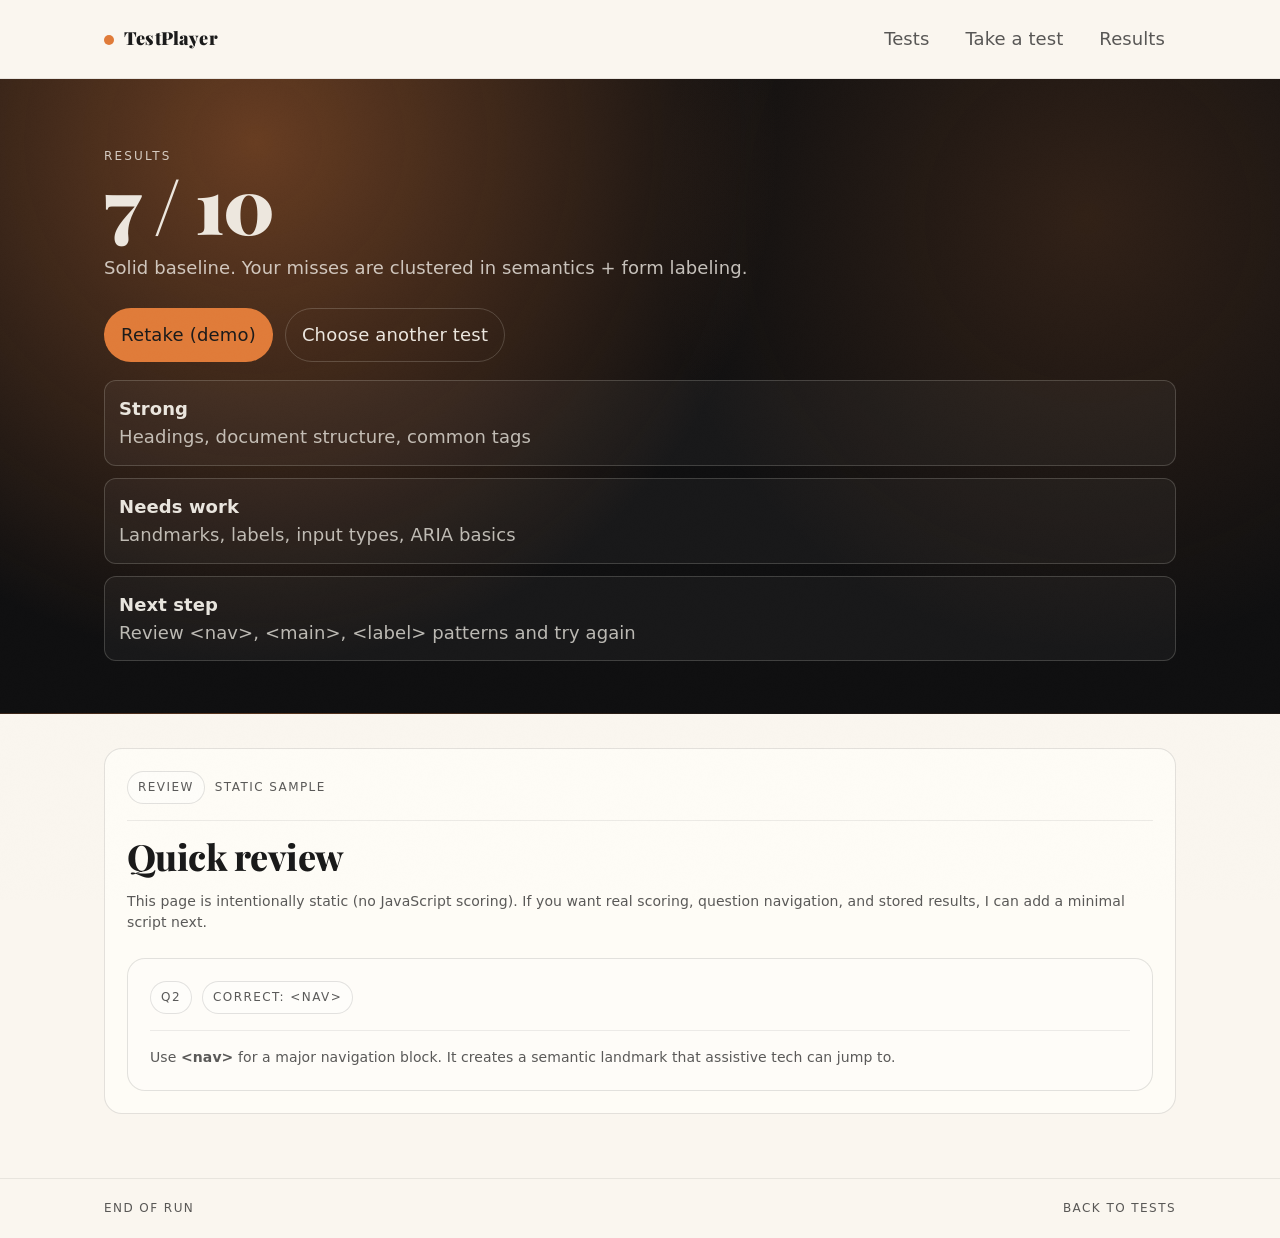
==== results.html @ f9e99e9a "Add Paper & Ember static testplayer (3 pages) Co-authored-by: openhands <openhands@all-hands.dev>" ====
<!doctype html>
<html lang="en">
  <head>
    <meta charset="utf-8" />
    <meta name="viewport" content="width=device-width,initial-scale=1" />
    <title>TestPlayer — Results</title>

    <link rel="preconnect" href="https://fonts.googleapis.com" />
    <link rel="preconnect" href="https://fonts.gstatic.com" crossorigin />
    <link href="https://fonts.googleapis.com/css2?family=Playfair+Display:wght@400;800;900&display=swap" rel="stylesheet" />
    <link href="https://api.fontshare.com/v2/css?f[]=satoshi@200,300,400,500,700,900&display=swap" rel="stylesheet" />

    <link rel="stylesheet" href="styles.css" />
  </head>
  <body>
    <div class="page">
      <header class="topbar">
        <div class="container">
          <div class="topbar-inner">
            <a class="brand" href="index.html" aria-label="TestPlayer home">
              <span class="brand-mark" aria-hidden="true"></span>
              <span class="brand-name">TestPlayer</span>
            </a>
            <nav class="nav" aria-label="Primary">
              <a href="index.html">Tests</a>
              <a href="test.html">Take a test</a>
              <a href="results.html" aria-current="page">Results</a>
            </nav>
          </div>
        </div>
      </header>

      <section class="hero">
        <div class="container">
          <div class="hero-inner">
            <div class="kicker">Results</div>
            <h1 class="score">7 / 10</h1>
            <p class="subscore">Solid baseline. Your misses are clustered in semantics + form labeling.</p>

            <div class="hero-actions">
              <a class="btn btn-amber" href="test.html">Retake (demo)</a>
              <a class="btn btn-ghost" href="index.html">Choose another test</a>
            </div>

            <div class="breakdown" aria-label="Results breakdown">
              <div class="item"><strong>Strong</strong><br /><span>Headings, document structure, common tags</span></div>
              <div class="item"><strong>Needs work</strong><br /><span>Landmarks, labels, input types, ARIA basics</span></div>
              <div class="item"><strong>Next step</strong><br /><span>Review &lt;nav&gt;, &lt;main&gt;, &lt;label&gt; patterns and try again</span></div>
            </div>
          </div>
        </div>
      </section>

      <main class="main">
        <div class="container">
          <div class="grid">
            <section class="card" style="grid-column: span 12" aria-label="Answer review">
              <div class="meta">
                <span class="pill">Review</span>
                <span>Static sample</span>
              </div>
              <div class="rule"></div>
              <h2>Quick review</h2>
              <p class="small">
                This page is intentionally static (no JavaScript scoring). If you want real scoring, question navigation, and stored results,
                I can add a minimal script next.
              </p>
              <div style="height: 10px"></div>

              <div class="panel" style="background: rgba(255,255,255,0.22)">
                <div class="meta">
                  <span class="pill">Q2</span>
                  <span class="pill">Correct: &lt;nav&gt;</span>
                </div>
                <div class="rule"></div>
                <div class="small">
                  Use <strong>&lt;nav&gt;</strong> for a major navigation block. It creates a semantic landmark that assistive tech can jump to.
                </div>
              </div>
            </section>
          </div>
        </div>
      </main>

      <footer class="footer">
        <div class="container">
          <div class="row">
            <div>End of run</div>
            <div><a href="index.html">Back to tests</a></div>
          </div>
        </div>
      </footer>
    </div>
  </body>
</html>
---- styles.css ----
/*
  Aesthetic direction: “Paper & Ember”
  - Warm cream paper base with subtle noise
  - Charcoal typography with extreme weight contrast
  - Dark hero panels with amber radial glow
  - No generic shadows; rely on borders, spacing, and typography
*/

:root {
  --bg: #FAF6EF;
  --ink: #1A1A1A;
  --accent: #E07B39;

  --paper: #FFFDF8;
  --paper-warm: #F3EBDD;
  --surface: rgba(255, 253, 248, 0.82);
  --bar: rgba(250, 246, 239, 0.92);
  --coal: #0F0F10;

  --muted: rgba(26, 26, 26, 0.72);
  --faint: rgba(26, 26, 26, 0.12);
  --fainter: rgba(26, 26, 26, 0.08);

  --radius: 18px;
  --radius-sm: 12px;
  --max: 1120px;

  --body: 18px;
  --display: 72px; /* 4x body */
  --h2: 36px; /* 2x body (not 1.5x) */

  --line: 1px solid var(--faint);
}

* { box-sizing: border-box; }
html, body { height: 100%; }

body {
  margin: 0;
  color: var(--ink);
  background: var(--bg);
  font-family: Satoshi, ui-sans-serif, system-ui, -apple-system, Segoe UI, Roboto, Helvetica, Arial, "Apple Color Emoji", "Segoe UI Emoji";
  font-size: var(--body);
  font-weight: 200;
  line-height: 1.55;
  letter-spacing: 0.005em;
}

body::before {
  content: "";
  position: fixed;
  inset: 0;
  pointer-events: none;
  background-image: url("assets/noise.svg");
  background-size: 280px 280px;
  opacity: 0.055;
  mix-blend-mode: multiply;
}

a {
  color: inherit;
  text-decoration: none;
}

a:focus-visible,
button:focus-visible,
input:focus-visible {
  outline: 2px solid rgba(224, 123, 57, 0.8);
  outline-offset: 4px;
}

.page {
  min-height: 100dvh;
  display: flex;
  flex-direction: column;
}

.container {
  width: 100%;
  max-width: var(--max);
  padding: 0 24px;
  margin: 0 auto;
}

.topbar {
  position: sticky;
  top: 0;
  z-index: 10;
  background: var(--bar);
  backdrop-filter: blur(8px);
  border-bottom: 1px solid var(--fainter);
}

.topbar-inner {
  display: flex;
  align-items: center;
  justify-content: space-between;
  gap: 18px;
  padding: 16px 0;
}

.brand {
  display: inline-flex;
  align-items: baseline;
  gap: 10px;
  letter-spacing: 0.01em;
}

.brand-mark {
  width: 10px;
  height: 10px;
  border-radius: 999px;
  background: var(--accent);
}

.brand-name {
  font-family: "Playfair Display", ui-serif, Georgia, "Times New Roman", Times, serif;
  font-weight: 900;
  letter-spacing: 0.01em;
}

.nav {
  display: flex;
  gap: 14px;
  align-items: center;
  color: var(--muted);
}

.nav a {
  padding: 8px 10px;
  border-radius: 999px;
  border: 1px solid transparent;
}

.nav a:hover {
  border-color: var(--faint);
  color: var(--ink);
}

.hero {
  position: relative;
  border-bottom: 1px solid var(--fainter);
  background:
    radial-gradient(900px circle at 20% 10%, rgba(224, 123, 57, 0.42), transparent 58%),
    radial-gradient(720px circle at 85% 22%, rgba(224, 123, 57, 0.16), transparent 60%),
    var(--coal);
  color: rgba(250, 246, 239, 0.92);
}

.hero::after {
  content: "";
  position: absolute;
  inset: 0;
  pointer-events: none;
  background-image: url("assets/noise.svg");
  background-size: 260px 260px;
  opacity: 0.11;
  mix-blend-mode: overlay;
}

.hero-inner {
  position: relative;
  padding: 68px 0 52px;
}

.kicker {
  color: rgba(250, 246, 239, 0.78);
  text-transform: uppercase;
  letter-spacing: 0.18em;
  font-size: 12px;
  font-weight: 300;
}

.h1 {
  margin: 14px 0 10px;
  font-family: "Playfair Display", ui-serif, Georgia, "Times New Roman", Times, serif;
  font-weight: 900;
  font-size: clamp(52px, 5.6vw, var(--display));
  line-height: 1.02;
  letter-spacing: -0.02em;
}

.lede {
  max-width: 64ch;
  color: rgba(250, 246, 239, 0.78);
}

.hero-actions {
  margin-top: 26px;
  display: flex;
  gap: 12px;
  flex-wrap: wrap;
}

.btn {
  display: inline-flex;
  align-items: center;
  justify-content: center;
  gap: 10px;
  padding: 12px 16px;
  border-radius: 999px;
  border: 1px solid rgba(250, 246, 239, 0.18);
  font-weight: 500;
  letter-spacing: 0.01em;
  transition: background-color 140ms ease, border-color 140ms ease, color 140ms ease;
  user-select: none;
}

.btn-amber {
  background: var(--accent);
  border-color: transparent;
  color: #1A1A1A;
}

.btn-amber:hover {
  background: #E28649;
}

.btn-ghost:hover {
  border-color: rgba(250, 246, 239, 0.32);
  background: rgba(250, 246, 239, 0.06);
}

.main {
  flex: 1;
  padding: 34px 0 64px;
}

.grid {
  display: grid;
  grid-template-columns: repeat(12, 1fr);
  gap: 18px;
}

.card {
  grid-column: span 6;
  border: var(--line);
  border-radius: var(--radius);
  background: var(--surface);
  padding: 22px;
}

.card h2 {
  margin: 0 0 10px;
  font-family: "Playfair Display", ui-serif, Georgia, "Times New Roman", Times, serif;
  font-weight: 800;
  font-size: var(--h2);
  line-height: 1.1;
  letter-spacing: -0.015em;
}

.meta {
  display: flex;
  gap: 10px;
  flex-wrap: wrap;
  align-items: center;
  color: var(--muted);
  font-size: 12px;
  letter-spacing: 0.12em;
  text-transform: uppercase;
}

.pill {
  padding: 6px 10px;
  border: 1px solid var(--faint);
  border-radius: 999px;
  background: rgba(255, 255, 255, 0.35);
}

.rule {
  height: 1px;
  background: var(--fainter);
  margin: 16px 0;
}

.row {
  display: flex;
  align-items: center;
  justify-content: space-between;
  gap: 16px;
  flex-wrap: wrap;
}

.small {
  color: var(--muted);
  font-size: 14px;
}

/* Test-taking */

.panel {
  border: var(--line);
  border-radius: var(--radius);
  background: var(--surface);
  padding: 22px;
}

.panel-title {
  margin: 0 0 12px;
  font-family: "Playfair Display", ui-serif, Georgia, "Times New Roman", Times, serif;
  font-weight: 900;
  font-size: 48px; /* big jump vs body */
  line-height: 1.05;
}

.question {
  margin-top: 10px;
  font-size: 22px; /* not 1.5x */
  font-weight: 300;
  color: var(--ink);
}

.options {
  margin-top: 18px;
  display: grid;
  gap: 10px;
}

.option {
  display: grid;
  grid-template-columns: 22px 1fr;
  align-items: start;
  gap: 12px;
  padding: 14px 14px;
  border-radius: var(--radius-sm);
  border: 1px solid var(--faint);
  background: rgba(255, 255, 255, 0.28);
}

.option:hover {
  border-color: rgba(224, 123, 57, 0.55);
}

.option input {
  margin-top: 3px;
  accent-color: var(--accent);
}

.footer {
  border-top: 1px solid var(--fainter);
  padding: 20px 0;
  color: var(--muted);
  font-size: 12px;
  letter-spacing: 0.12em;
  text-transform: uppercase;
}

/* Results */

.score {
  font-family: "Playfair Display", ui-serif, Georgia, "Times New Roman", Times, serif;
  font-weight: 900;
  font-size: clamp(56px, 6vw, 96px);
  line-height: 1;
  margin: 0;
  letter-spacing: -0.02em;
}

.subscore {
  margin-top: 12px;
  color: rgba(250, 246, 239, 0.76);
}

.breakdown {
  display: grid;
  gap: 12px;
  margin-top: 18px;
}

.item {
  border: 1px solid rgba(250, 246, 239, 0.18);
  border-radius: var(--radius-sm);
  padding: 14px;
  background: rgba(250, 246, 239, 0.04);
}

.item strong { color: rgba(250, 246, 239, 0.92); }
.item span { color: rgba(250, 246, 239, 0.72); }

@media (max-width: 940px) {
  .card { grid-column: span 12; }
  .hero-inner { padding: 54px 0 46px; }
  .panel-title { font-size: 42px; }
}
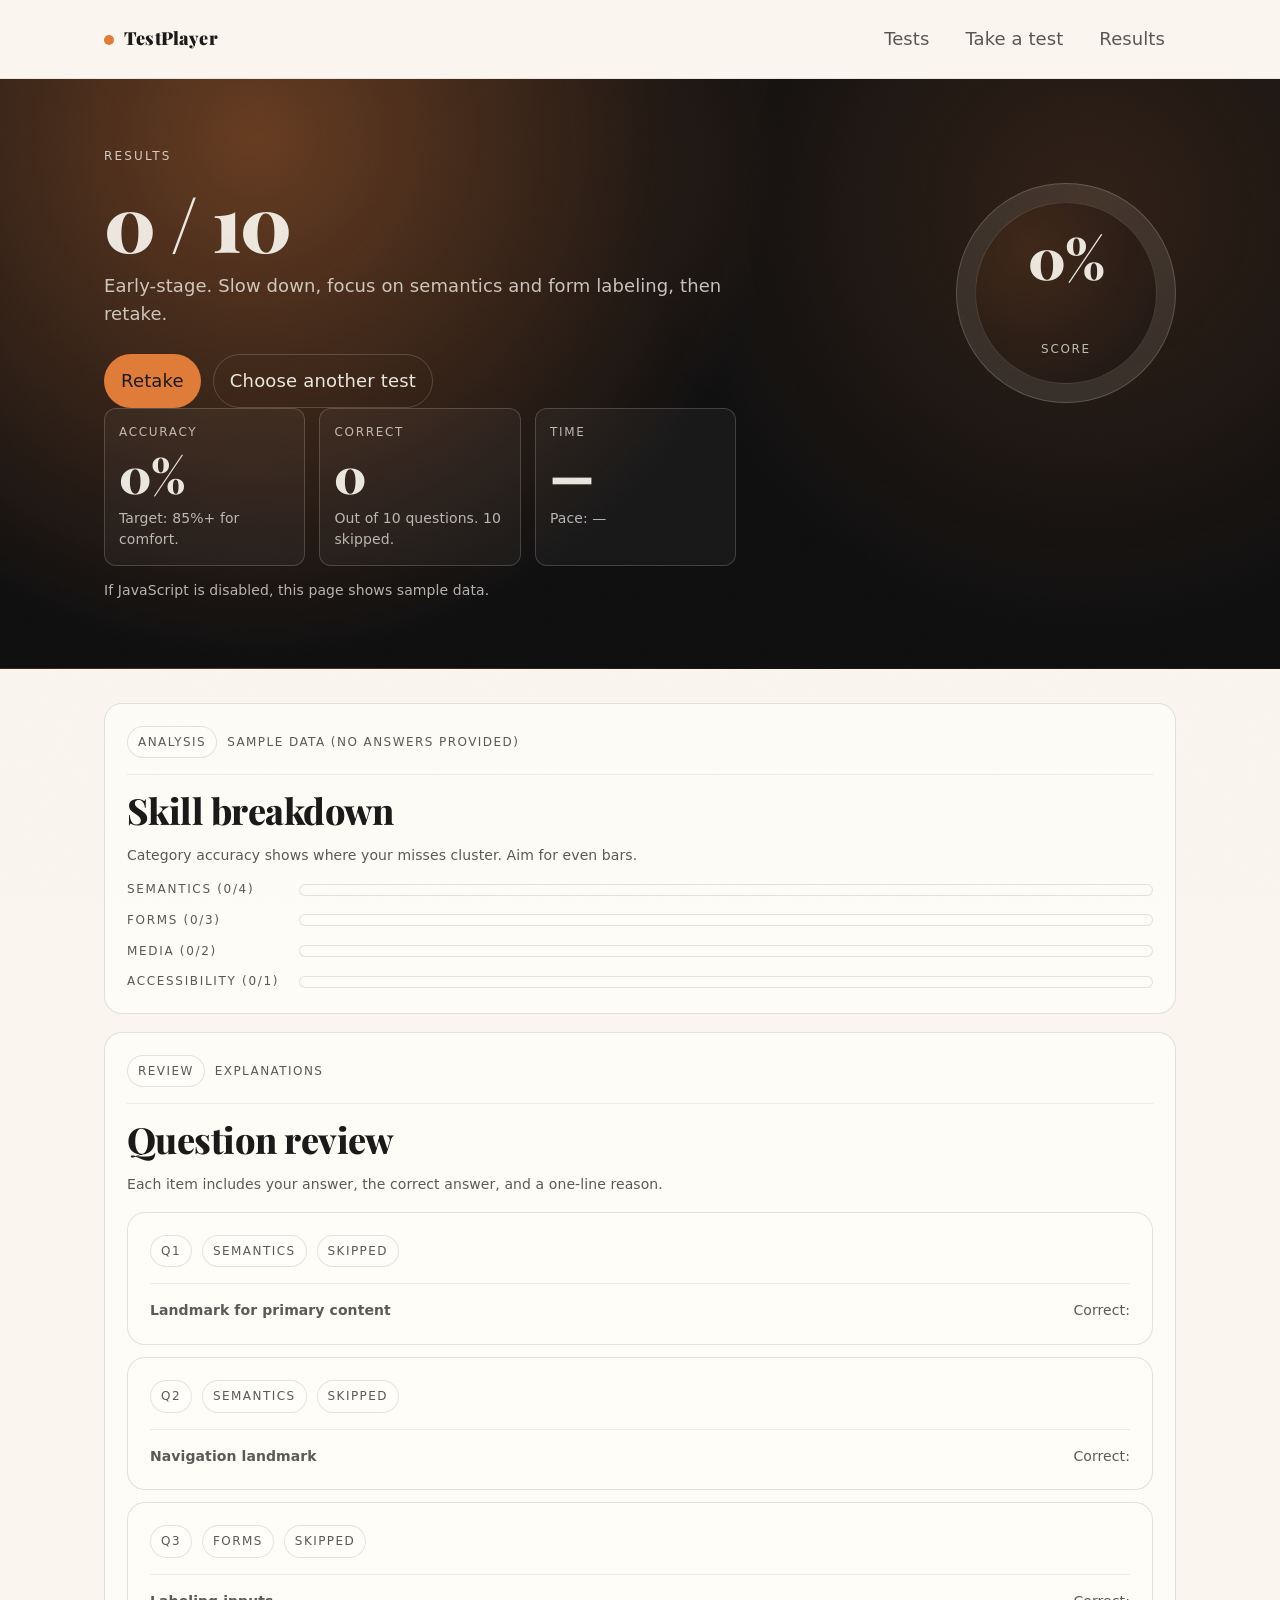
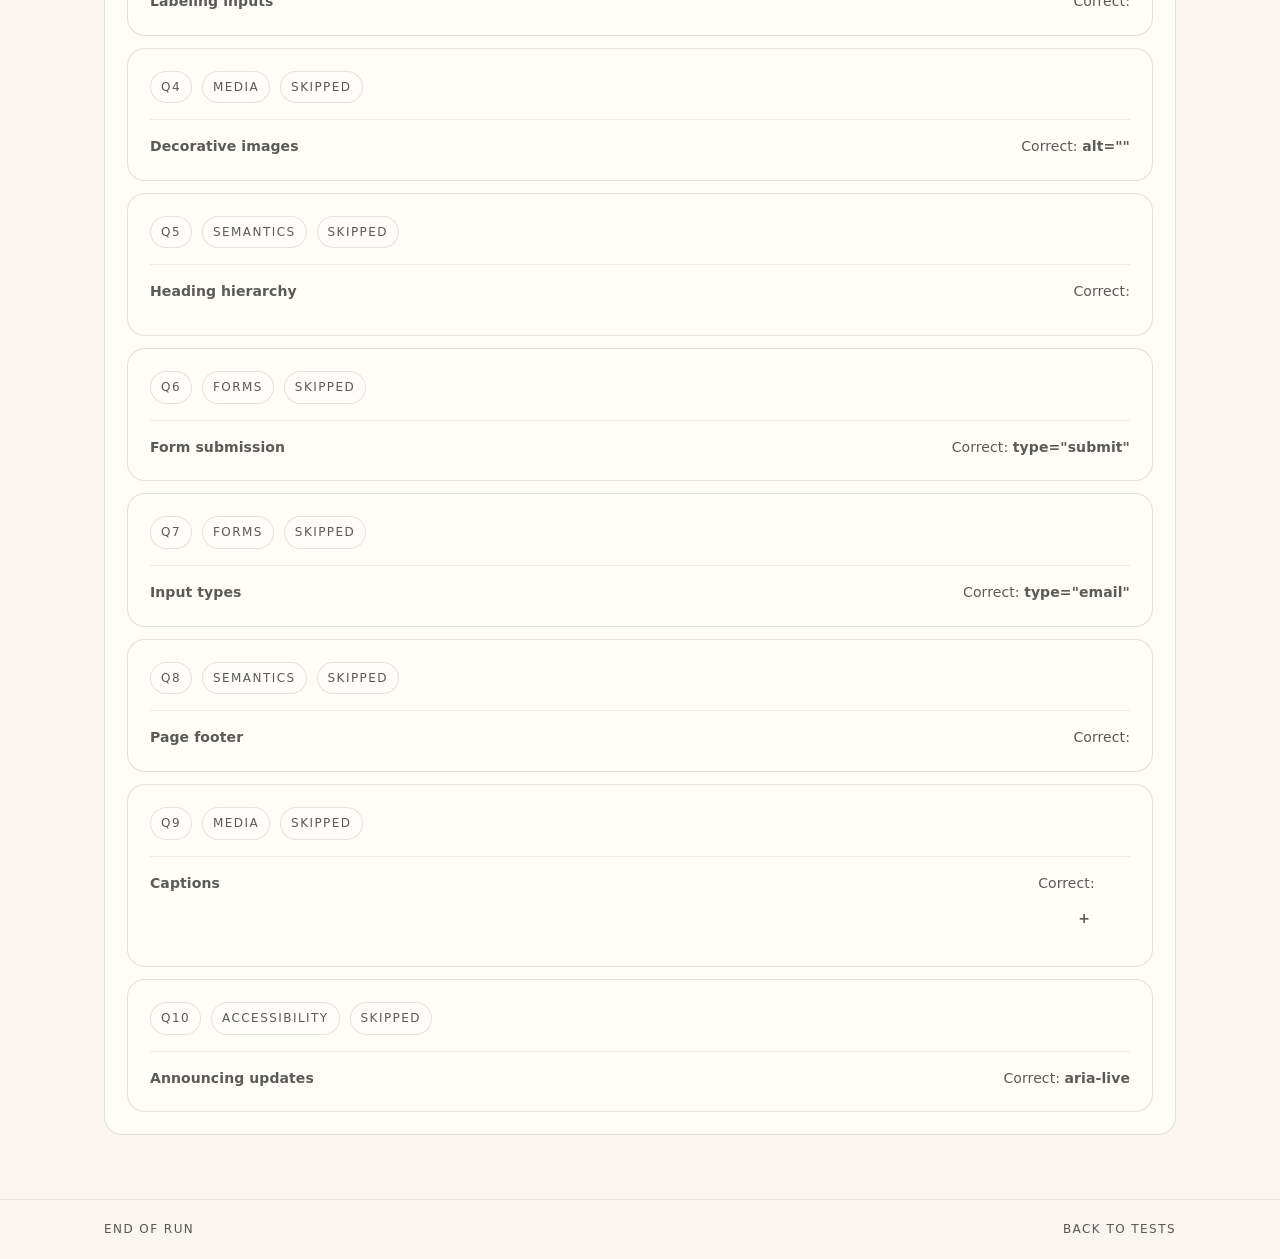
==== commit b7c1ed34: "Add more questions and results analytics Co-authored-by: openhands <openhands@all-hands.dev>" ====
--- a/results.html
+++ b/results.html
@@ -11,6 +11,9 @@
     <link href="https://api.fontshare.com/v2/css?f[]=satoshi@200,300,400,500,700,900&display=swap" rel="stylesheet" />
 
     <link rel="stylesheet" href="styles.css" />
+
+    <script src="app.js" defer></script>
+
   </head>
   <body>
     <div class="page">
@@ -32,20 +35,50 @@
 
       <section class="hero">
         <div class="container">
-          <div class="hero-inner">
+          <div class="hero-inner" id="resultsRoot">
             <div class="kicker">Results</div>
-            <h1 class="score">7 / 10</h1>
-            <p class="subscore">Solid baseline. Your misses are clustered in semantics + form labeling.</p>
 
-            <div class="hero-actions">
-              <a class="btn btn-amber" href="test.html">Retake (demo)</a>
-              <a class="btn btn-ghost" href="index.html">Choose another test</a>
-            </div>
+            <div class="hero-metrics">
+              <div>
+                <h1 class="score" id="scoreLine">7 / 10</h1>
+                <p class="subscore" id="summaryLine">Solid baseline. Your misses are clustered in semantics + form labeling.</p>
 
-            <div class="breakdown" aria-label="Results breakdown">
-              <div class="item"><strong>Strong</strong><br /><span>Headings, document structure, common tags</span></div>
-              <div class="item"><strong>Needs work</strong><br /><span>Landmarks, labels, input types, ARIA basics</span></div>
-              <div class="item"><strong>Next step</strong><br /><span>Review &lt;nav&gt;, &lt;main&gt;, &lt;label&gt; patterns and try again</span></div>
+                <div class="hero-actions">
+                  <a class="btn btn-amber" href="test.html">Retake</a>
+                  <a class="btn btn-ghost" href="index.html">Choose another test</a>
+                </div>
+
+                <div class="stats" aria-label="Key stats">
+                  <div class="stat">
+                    <div class="stat-label">Accuracy</div>
+                    <div class="stat-value" id="statAccuracy">70%</div>
+                    <div class="stat-note" id="statAccuracyNote">Target: 85%+ for comfort.</div>
+                  </div>
+                  <div class="stat">
+                    <div class="stat-label">Correct</div>
+                    <div class="stat-value" id="statCorrect">7</div>
+                    <div class="stat-note" id="statCorrectNote">Out of 10 questions.</div>
+                  </div>
+                  <div class="stat">
+                    <div class="stat-label">Time</div>
+                    <div class="stat-value" id="statTime">—</div>
+                    <div class="stat-note" id="statPace">Pace: —</div>
+                  </div>
+                </div>
+
+                <p class="small" style="margin-top: 14px; color: rgba(250, 246, 239, 0.70)">
+                  If JavaScript is disabled, this page shows sample data.
+                </p>
+              </div>
+
+              <div style="display:flex;justify-content:flex-end">
+                <div class="donut" id="donut" style="--p:70" aria-label="Score chart">
+                  <div class="donut-center">
+                    <strong id="donutPct">70%</strong>
+                    <span>score</span>
+                  </div>
+                </div>
+              </div>
             </div>
           </div>
         </div>
@@ -54,29 +87,26 @@
       <main class="main">
         <div class="container">
           <div class="grid">
+            <section class="card" style="grid-column: span 12" aria-label="Skill breakdown">
+              <div class="meta">
+                <span class="pill">Analysis</span>
+                <span id="analysisPill">From your answers</span>
+              </div>
+              <div class="rule"></div>
+              <h2>Skill breakdown</h2>
+              <p class="small">Category accuracy shows where your misses cluster. Aim for even bars.</p>
+              <div class="bars" id="categoryBars" aria-label="Category accuracy bars"></div>
+            </section>
+
             <section class="card" style="grid-column: span 12" aria-label="Answer review">
               <div class="meta">
                 <span class="pill">Review</span>
-                <span>Static sample</span>
+                <span>Explanations</span>
               </div>
               <div class="rule"></div>
-              <h2>Quick review</h2>
-              <p class="small">
-                This page is intentionally static (no JavaScript scoring). If you want real scoring, question navigation, and stored results,
-                I can add a minimal script next.
-              </p>
-              <div style="height: 10px"></div>
-
-              <div class="panel" style="background: rgba(255,255,255,0.22)">
-                <div class="meta">
-                  <span class="pill">Q2</span>
-                  <span class="pill">Correct: &lt;nav&gt;</span>
-                </div>
-                <div class="rule"></div>
-                <div class="small">
-                  Use <strong>&lt;nav&gt;</strong> for a major navigation block. It creates a semantic landmark that assistive tech can jump to.
-                </div>
-              </div>
+              <h2>Question review</h2>
+              <p class="small">Each item includes your answer, the correct answer, and a one-line reason.</p>
+              <div id="reviewList" style="display:grid;gap:12px;margin-top:16px"></div>
             </section>
           </div>
         </div>
--- a/styles.css
+++ b/styles.css
@@ -46,6 +46,18 @@
   letter-spacing: 0.005em;
 }
 
+.sr-only {
+  position: absolute;
+  width: 1px;
+  height: 1px;
+  padding: 0;
+  margin: -1px;
+  overflow: hidden;
+  clip: rect(0, 0, 0, 0);
+  white-space: nowrap;
+  border: 0;
+}
+
 body::before {
   content: "";
   position: fixed;
@@ -336,6 +348,183 @@
   accent-color: var(--accent);
 }
 
+.q-block {
+  margin-top: 18px;
+  padding-top: 18px;
+  border-top: 1px solid var(--fainter);
+}
+
+.q-block:first-child {
+  margin-top: 0;
+  padding-top: 0;
+  border-top: 0;
+}
+
+.q-kicker {
+  font-size: 12px;
+  letter-spacing: 0.14em;
+  text-transform: uppercase;
+  color: var(--muted);
+}
+
+.q-title {
+  margin: 10px 0 0;
+  font-family: "Playfair Display", ui-serif, Georgia, "Times New Roman", Times, serif;
+  font-weight: 800;
+  font-size: 36px;
+  line-height: 1.1;
+  letter-spacing: -0.015em;
+}
+
+/* Results analysis */
+
+.stats {
+  display: grid;
+  grid-template-columns: repeat(12, 1fr);
+  gap: 14px;
+}
+
+.stat {
+  grid-column: span 4;
+  border: 1px solid rgba(250, 246, 239, 0.18);
+  border-radius: var(--radius-sm);
+  padding: 14px;
+  background: rgba(250, 246, 239, 0.04);
+}
+
+.stat-label {
+  color: rgba(250, 246, 239, 0.70);
+  text-transform: uppercase;
+  letter-spacing: 0.14em;
+  font-size: 12px;
+}
+
+.stat-value {
+  margin-top: 8px;
+  font-family: "Playfair Display", ui-serif, Georgia, "Times New Roman", Times, serif;
+  font-weight: 900;
+  font-size: 48px;
+  line-height: 1;
+}
+
+.stat-note {
+  margin-top: 10px;
+  color: rgba(250, 246, 239, 0.70);
+  font-size: 14px;
+}
+
+.hero-metrics {
+  display: grid;
+  grid-template-columns: 1.2fr 0.8fr;
+  gap: 18px;
+  align-items: start;
+  margin-top: 18px;
+}
+
+.donut {
+  --p: 70;
+  width: 220px;
+  height: 220px;
+  border-radius: 999px;
+  border: 1px solid rgba(250, 246, 239, 0.18);
+  background:
+    conic-gradient(var(--accent) calc(var(--p) * 1%), rgba(250, 246, 239, 0.10) 0);
+  position: relative;
+}
+
+.donut::after {
+  content: "";
+  position: absolute;
+  inset: 18px;
+  border-radius: 999px;
+  background:
+    radial-gradient(420px circle at 30% 25%, rgba(224, 123, 57, 0.22), transparent 56%),
+    rgba(15, 15, 16, 0.92);
+  border: 1px solid rgba(250, 246, 239, 0.14);
+}
+
+.donut-center {
+  position: absolute;
+  inset: 0;
+  display: grid;
+  place-items: center;
+  z-index: 1;
+  text-align: center;
+  padding: 22px;
+}
+
+.donut-center strong {
+  display: block;
+  font-family: "Playfair Display", ui-serif, Georgia, "Times New Roman", Times, serif;
+  font-weight: 900;
+  font-size: 56px;
+  line-height: 1;
+  letter-spacing: -0.02em;
+}
+
+.donut-center span {
+  margin-top: 10px;
+  display: block;
+  color: rgba(250, 246, 239, 0.72);
+  text-transform: uppercase;
+  letter-spacing: 0.14em;
+  font-size: 12px;
+}
+
+.bars {
+  display: grid;
+  gap: 12px;
+  margin-top: 14px;
+}
+
+.bar {
+  display: grid;
+  grid-template-columns: 160px 1fr;
+  gap: 12px;
+  align-items: center;
+}
+
+.bar label {
+  color: var(--muted);
+  text-transform: uppercase;
+  letter-spacing: 0.14em;
+  font-size: 12px;
+}
+
+.track {
+  border: 1px solid var(--faint);
+  border-radius: 999px;
+  height: 12px;
+  background: rgba(255, 255, 255, 0.18);
+  overflow: hidden;
+}
+
+.fill {
+  height: 100%;
+  width: var(--w, 50%);
+  background: linear-gradient(90deg, rgba(224, 123, 57, 0.95), rgba(224, 123, 57, 0.55));
+}
+
+
+.details-summary {
+  cursor: pointer;
+}
+
+details > summary {
+  list-style: none;
+}
+
+details > summary::-webkit-details-marker {
+  display: none;
+}
+
+@media (max-width: 940px) {
+  .hero-metrics { grid-template-columns: 1fr; }
+  .donut { width: 200px; height: 200px; }
+  .stat { grid-column: span 12; }
+  .bar { grid-template-columns: 1fr; }
+}
+
 .footer {
   border-top: 1px solid var(--fainter);
   padding: 20px 0;
